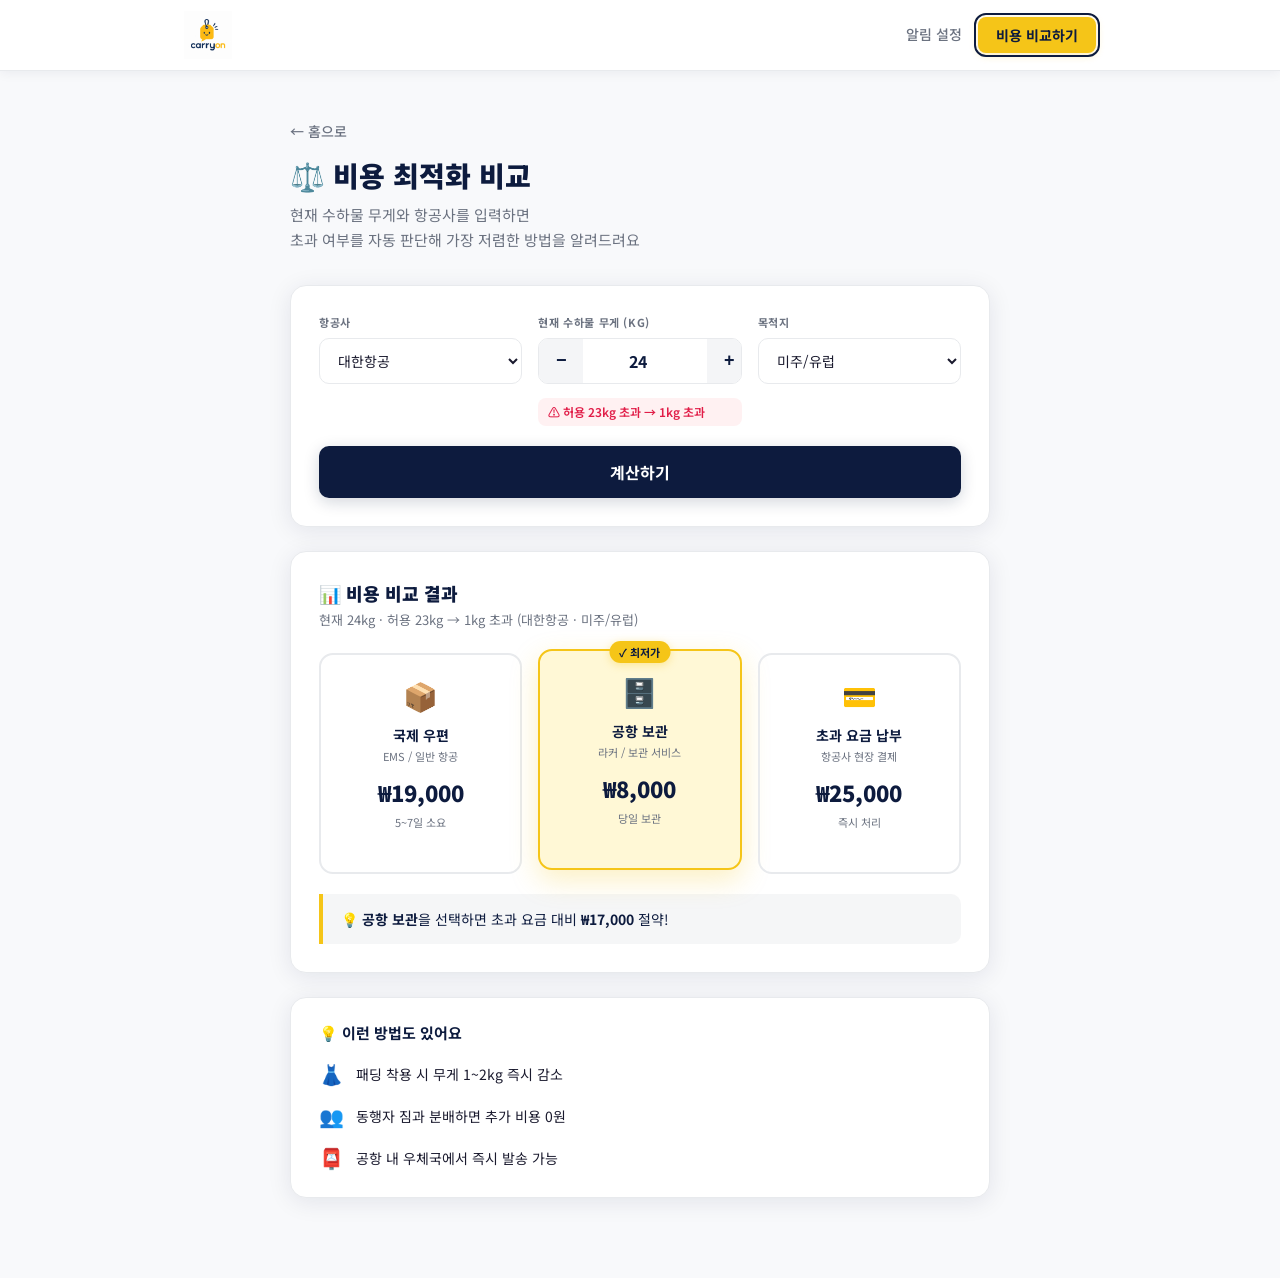
==== cost.html @ cc9c38aa "first commit" ====
<!DOCTYPE html>
<html lang="ko">
<head>
<meta charset="UTF-8">
<meta name="viewport" content="width=device-width, initial-scale=1.0">
<title>비용 최적화 비교 — CarryOn</title>
<link rel="stylesheet" href="style.css">
</head>
<body>

<nav class="navbar">
  <div class="nav-inner">
    <a href="index.html" class="nav-logo">
      <img src="assets/logo.jpeg" alt="CarryOn">
    </a>
    <div class="nav-links">
      <a href="notification.html" class="nav-link">알림 설정</a>
      <a href="cost.html" class="nav-cta active">비용 비교하기</a>
    </div>
  </div>
</nav>

<main class="cost-main">
  <div class="cost-inner">

    <div class="page-header">
      <a href="index.html" class="back-link">← 홈으로</a>
      <h1>⚖️ 비용 최적화 비교</h1>
      <p>현재 수하물 무게와 항공사를 입력하면<br>초과 여부를 자동 판단해 가장 저렴한 방법을 알려드려요</p>
    </div>

    <div class="input-card">
      <div class="input-row">
        <div class="input-group">
          <label>항공사</label>
          <select id="airline" onchange="calculate()">
            <option value="korean">대한항공</option>
            <option value="asiana">아시아나항공</option>
            <option value="jeju">제주항공</option>
            <option value="jinair">진에어</option>
            <option value="tway">티웨이항공</option>
          </select>
        </div>
        <div class="input-group">
          <label>현재 수하물 무게 (kg)</label>
          <div class="number-input">
            <button onclick="changeWeight(-0.5)">−</button>
            <input type="number" id="currentweight" value="24" min="1" max="50" step="0.5" oninput="calculate()">
            <button onclick="changeWeight(0.5)">+</button>
          </div>
          <div class="weight-status" id="weight-status"></div>
        </div>
        <div class="input-group">
          <label>목적지</label>
          <select id="destination" onchange="calculate()">
            <option value="domestic">국내</option>
            <option value="asia">아시아</option>
            <option value="us" selected>미주/유럽</option>
          </select>
        </div>
      </div>
      <button class="calc-btn" onclick="calculate()">계산하기</button>
    </div>

    <div class="no-excess-banner" id="no-excess" style="display:none">
      <div class="neb-icon">✅</div>
      <div>
        <div class="neb-title">초과 없음!</div>
        <div class="neb-sub" id="neb-sub">현재 무게가 허용 범위 내에 있어요</div>
      </div>
    </div>

    <div class="result-section" id="result">
      <div class="result-title">📊 비용 비교 결과</div>
      <div class="result-subtitle" id="result-subtitle">2kg 초과 기준</div>
      <div class="options-grid">
        <div class="option-card" id="card-mail" onclick="showDetail('mail')">
          <div class="option-icon">📦</div>
          <div class="option-name">국제 우편</div>
          <div class="option-desc">EMS / 일반 항공</div>
          <div class="option-price" id="price-mail">₩18,000</div>
          <div class="option-note" id="note-mail">3~5일 소요</div>
          <div class="tap-hint">탭하여 자세히 보기</div>
          <div class="option-badge best" id="badge-mail" style="display:none">✓ 최저가</div>
        </div>
        <div class="option-card" id="card-storage" onclick="showDetail('storage')">
          <div class="option-icon">🗄️</div>
          <div class="option-name">공항 보관</div>
          <div class="option-desc">라커 / 보관 서비스</div>
          <div class="option-price" id="price-storage">₩8,000</div>
          <div class="option-note" id="note-storage">당일 보관</div>
          <div class="tap-hint">탭하여 자세히 보기</div>
          <div class="option-badge best" id="badge-storage" style="display:none">✓ 최저가</div>
        </div>
        <div class="option-card" id="card-fee" onclick="showDetail('fee')">
          <div class="option-icon">💳</div>
          <div class="option-name">초과 요금 납부</div>
          <div class="option-desc">항공사 현장 결제</div>
          <div class="option-price" id="price-fee">₩50,000</div>
          <div class="option-note" id="note-fee">즉시 처리</div>
          <div class="tap-hint">탭하여 자세히 보기</div>
          <div class="option-badge best" id="badge-fee" style="display:none">✓ 최저가</div>
        </div>
      </div>
      <div class="save-banner" id="save-banner">
        💡 <strong id="save-text">국제 우편</strong>을 선택하면 초과 요금 대비 <strong id="save-amount">₩32,000</strong> 절약!
      </div>
    </div>

    <div class="tip-card">
      <div class="tip-title">💡 이런 방법도 있어요</div>
      <div class="tip-list">
        <div class="tip-item"><span class="tip-icon">👗</span><span>패딩 착용 시 무게 1~2kg 즉시 감소</span></div>
        <div class="tip-item"><span class="tip-icon">👥</span><span>동행자 짐과 분배하면 추가 비용 0원</span></div>
        <div class="tip-item"><span class="tip-icon">📮</span><span>공항 내 우체국에서 즉시 발송 가능</span></div>
      </div>
    </div>

  </div>
</main>

<!-- Detail bottom-sheet modal -->
<div class="detail-overlay" id="detail-overlay" onclick="closeDetail()">
  <div class="detail-box" onclick="event.stopPropagation()">
    <div class="detail-drag-handle"></div>
    <div class="detail-box-header">
      <div class="detail-box-icon" id="d-icon"></div>
      <div>
        <div class="detail-box-title" id="d-title"></div>
        <div class="detail-box-sub"  id="d-sub"></div>
      </div>
      <button class="detail-close" onclick="closeDetail()">×</button>
    </div>
    <div id="d-body"></div>
  </div>
</div>

<script src="script.js"></script>
<script>
const airlineFees = {
  korean:  { asia: 20000, us: 25000, domestic: 5000 },
  asiana:  { asia: 18000, us: 23000, domestic: 5000 },
  jeju:    { asia: 15000, us: 20000, domestic: 4000 },
  jinair:  { asia: 14000, us: 19000, domestic: 4000 },
  tway:    { asia: 13000, us: 18000, domestic: 3500 },
};
const allowances = {
  korean:  { domestic: 20, asia: 23, us: 23 },
  asiana:  { domestic: 20, asia: 23, us: 23 },
  jeju:    { domestic: 15, asia: 15, us: 20 },
  jinair:  { domestic: 15, asia: 15, us: 20 },
  tway:    { domestic: 15, asia: 15, us: 20 },
};
const airlineNames = { korean:'대한항공', asiana:'아시아나항공', jeju:'제주항공', jinair:'진에어', tway:'티웨이항공' };
const destNames    = { domestic:'국내', asia:'아시아', us:'미주/유럽' };

function fmt(n) { return '₩' + n.toLocaleString(); }

function getExcess() {
  const airline   = document.getElementById('airline').value;
  const dest      = document.getElementById('destination').value;
  const currentKg = parseFloat(document.getElementById('currentweight').value) || 0;
  const limit     = allowances[airline][dest];
  const excess    = Math.round(Math.max(0, currentKg - limit) * 10) / 10;
  return { airline, dest, currentKg, limit, excess };
}

function changeWeight(delta) {
  const el = document.getElementById('currentweight');
  let v = parseFloat(el.value) + delta;
  if (v < 1)  v = 1;
  if (v > 50) v = 50;
  el.value = v;
  calculate();
}

function calculate() {
  const { airline, dest, currentKg, limit, excess } = getExcess();

  /* weight status chip */
  const statusEl = document.getElementById('weight-status');
  if (excess <= 0) {
    statusEl.textContent  = `✓ 허용 범위 내 (한도 ${limit}kg, 여유 ${Math.round((limit - currentKg)*10)/10}kg)`;
    statusEl.className    = 'weight-status ok';
  } else {
    statusEl.textContent  = `⚠️ 허용 ${limit}kg 초과 → ${excess}kg 초과`;
    statusEl.className    = 'weight-status over';
  }

  /* no-excess vs result 토글 */
  const noExcessEl = document.getElementById('no-excess');
  const resultEl   = document.getElementById('result');
  if (excess <= 0) {
    noExcessEl.style.display = 'flex';
    resultEl.style.display   = 'none';
    document.getElementById('neb-sub').textContent =
      `현재 ${currentKg}kg · ${airlineNames[airline]} ${destNames[dest]} 허용 ${limit}kg — 초과 없음!`;
    return;
  }
  noExcessEl.style.display = 'none';
  resultEl.style.display   = 'block';

  const kg = excess;
  const mailBase    = { domestic:3000, asia:8000, us:15000 };
  const mailKg      = { domestic:1000, asia:2500, us:4000 };
  const mailCost    = mailBase[dest] + mailKg[dest] * kg;
  const storageCost = dest==='domestic' ? 4000 : dest==='asia' ? 6000 : 8000;
  const feeCost     = airlineFees[airline][dest] * kg;

  document.getElementById('result-subtitle').textContent =
    `현재 ${currentKg}kg · 허용 ${limit}kg → ${kg}kg 초과 (${airlineNames[airline]} · ${destNames[dest]})`;
  document.getElementById('price-mail').textContent    = fmt(mailCost);
  document.getElementById('price-storage').textContent = fmt(storageCost);
  document.getElementById('price-fee').textContent     = fmt(feeCost);
  document.getElementById('note-mail').textContent     =
    dest==='domestic'?'1~2일 소요':dest==='asia'?'2~4일 소요':'5~7일 소요';

  ['mail','storage','fee'].forEach(k => {
    document.getElementById('badge-'+k).style.display = 'none';
    document.getElementById('card-'+k).classList.remove('winner');
  });

  const prices = { mail:mailCost, storage:storageCost, fee:feeCost };
  const minKey = Object.keys(prices).reduce((a,b) => prices[a]<prices[b]?a:b);
  document.getElementById('badge-'+minKey).style.display = 'block';
  document.getElementById('card-'+minKey).classList.add('winner');

  const saved   = feeCost - prices[minKey];
  const nameMap = { mail:'국제 우편', storage:'공항 보관', fee:'초과 요금 납부' };
  if (saved > 0 && minKey !== 'fee') {
    document.getElementById('save-text').textContent   = nameMap[minKey];
    document.getElementById('save-amount').textContent = fmt(saved);
    document.getElementById('save-banner').style.display = 'block';
  } else {
    document.getElementById('save-banner').style.display = 'none';
  }
}
calculate();

/* ── Detail modal ── */
const mailBaseMap = { domestic:3000, asia:8000, us:15000 };
const mailKgMap   = { domestic:1000, asia:2500, us:4000 };
const storageMap  = { domestic:4000, asia:6000, us:8000 };
const deliveryMap = { domestic:'1~2일', asia:'2~4일', us:'5~7일' };

function showDetail(type) {
  const { airline, dest, currentKg, limit, excess } = getExcess();
  const kg = excess || 0.5;

  const mailCost    = mailBaseMap[dest] + mailKgMap[dest] * kg;
  const storageCost = storageMap[dest];
  const feeCost     = airlineFees[airline][dest] * kg;

  const meta = {
    mail:    { icon:'📦', title:'국제 우편 (EMS)', sub:'공항 내 우체국에서 즉시 접수 가능' },
    storage: { icon:'🗄️', title:'공항 보관 서비스', sub:'라커 또는 수하물 보관 서비스 이용' },
    fee:     { icon:'💳', title:'초과 요금 납부', sub:'항공사 카운터 현장 결제' },
  };
  document.getElementById('d-icon').textContent  = meta[type].icon;
  document.getElementById('d-title').textContent = meta[type].title;
  document.getElementById('d-sub').textContent   = meta[type].sub;

  let body = '';

  if (type === 'mail') {
    body = `
      <div class="detail-section">
        <div class="detail-section-heading">💰 요금 계산 기준</div>
        <div class="detail-row">
          <span class="d-label">기본 요금 (${destNames[dest]} 노선)</span>
          <span class="d-value">${fmt(mailBaseMap[dest])}</span>
        </div>
        <div class="detail-row">
          <span class="d-label">초과 ${kg}kg × kg당 ${fmt(mailKgMap[dest])}</span>
          <span class="d-value">${fmt(mailKgMap[dest] * kg)}</span>
        </div>
        <div class="detail-row highlight">
          <span class="d-label">합계</span>
          <span class="d-value">${fmt(mailCost)}</span>
        </div>
      </div>
      <div class="detail-section">
        <div class="detail-section-heading">목적지별 기본 요금 / kg당 추가 요금</div>
        <table class="detail-table">
          <thead><tr><th>목적지</th><th>기본요금</th><th>kg당</th></tr></thead>
          <tbody>
            ${[['domestic','국내'],['asia','아시아'],['us','미주/유럽']].map(([k,n])=>`
              <tr class="${k===dest?'current':''}">
                <td>${n}${k===dest?' ✓':''}</td>
                <td>${fmt(mailBaseMap[k])}</td>
                <td>${fmt(mailKgMap[k])}</td>
              </tr>`).join('')}
          </tbody>
        </table>
      </div>
      <div class="detail-section">
        <div class="detail-section-heading">⏱️ 배송 소요 기간 &amp; 이용 방법</div>
        <ul class="detail-tips">
          <li>${destNames[dest]} 기준 약 ${deliveryMap[dest]} 소요 (EMS 기준)</li>
          <li>공항 내 우체국 또는 EMS 접수 창구 방문 후 즉시 발송</li>
          <li>박스는 공항 내 구매 가능 (약 ₩1,000~2,000)</li>
          <li>출발 2시간 전까지 접수 완료 필요</li>
          <li>귀중품·액체류·리튬 배터리는 포함 불가</li>
        </ul>
      </div>`;
  } else if (type === 'storage') {
    body = `
      <div class="detail-section">
        <div class="detail-section-heading">💰 요금 계산 기준</div>
        <div class="detail-row">
          <span class="d-label">무게와 무관한 정액 요금 (1일 기준)</span>
          <span class="d-value">-</span>
        </div>
        <div class="detail-row highlight">
          <span class="d-label">${destNames[dest]} 기준 보관 요금</span>
          <span class="d-value">${fmt(storageCost)}</span>
        </div>
      </div>
      <div class="detail-section">
        <div class="detail-section-heading">목적지별 1일 보관 요금</div>
        <table class="detail-table">
          <thead><tr><th>목적지</th><th>1일 요금</th></tr></thead>
          <tbody>
            ${[['domestic','국내'],['asia','아시아'],['us','미주/유럽']].map(([k,n])=>`
              <tr class="${k===dest?'current':''}">
                <td>${n}${k===dest?' ✓':''}</td>
                <td>${fmt(storageMap[k])}</td>
              </tr>`).join('')}
          </tbody>
        </table>
      </div>
      <div class="detail-section">
        <div class="detail-section-heading">📍 이용 방법 &amp; 추천 상황</div>
        <ul class="detail-tips">
          <li>인천공항 1층 · 3층 수하물 보관소 또는 셀프 라커 이용</li>
          <li>귀국 후 찾아가거나 국내 택배 연계 배송 가능</li>
          <li>불필요한 짐을 맡기고 가볍게 여행하고 싶을 때 추천</li>
          <li>귀국 후 필요한 짐만 미리 국내에 보관할 때 유용</li>
        </ul>
      </div>`;
  } else {
    const feePerKg = airlineFees[airline][dest];
    body = `
      <div class="detail-section">
        <div class="detail-section-heading">💰 요금 계산 기준</div>
        <div class="detail-row">
          <span class="d-label">${airlineNames[airline]} · ${destNames[dest]} · kg당 요금</span>
          <span class="d-value">${fmt(feePerKg)}</span>
        </div>
        <div class="detail-row">
          <span class="d-label">초과 ${kg}kg × ${fmt(feePerKg)}</span>
          <span class="d-value">${fmt(feeCost)}</span>
        </div>
        <div class="detail-row highlight">
          <span class="d-label">현장 결제 합계</span>
          <span class="d-value">${fmt(feeCost)}</span>
        </div>
      </div>
      <div class="detail-section">
        <div class="detail-section-heading">항공사별 ${destNames[dest]} 노선 kg당 요금 비교</div>
        <table class="detail-table">
          <thead><tr><th>항공사</th><th>kg당</th><th>${kg}kg 초과 시</th></tr></thead>
          <tbody>
            ${Object.entries(airlineFees).map(([k,v])=>`
              <tr class="${k===airline?'current':''}">
                <td>${airlineNames[k]}${k===airline?' ✓':''}</td>
                <td>${fmt(v[dest])}</td>
                <td>${fmt(v[dest]*kg)}</td>
              </tr>`).join('')}
          </tbody>
        </table>
      </div>
      <div class="detail-section">
        <div class="detail-section-heading">💡 절약 팁</div>
        <ul class="detail-tips">
          <li>출발 전 항공사 앱에서 추가 수하물 사전 구매 시 20~40% 저렴</li>
          <li>왕복 구매 시 추가 할인 적용 가능한 경우 있음</li>
          <li>체크인 카운터 대신 웹/앱 체크인으로 미리 처리 가능</li>
        </ul>
      </div>`;
  }

  document.getElementById('d-body').innerHTML = body;
  document.getElementById('detail-overlay').classList.add('active');
  document.body.style.overflow = 'hidden';
}

function closeDetail() {
  document.getElementById('detail-overlay').classList.remove('active');
  document.body.style.overflow = '';
}

document.addEventListener('keydown', e => { if (e.key === 'Escape') closeDetail(); });
</script>
</body>
</html>
---- style.css ----
@import url('https://fonts.googleapis.com/css2?family=Noto+Sans+KR:wght@300;400;500;700;900&family=DM+Sans:wght@400;600;700&display=swap');

:root {
  --navy:         #0D1B3E;
  --yellow:       #F5C518;
  --yellow-light: #FFF8D6;
  --white:        #FFFFFF;
  --gray:         #F4F5F7;
  --gray2:        #E8EAED;
  --text:         #1A1A2E;
  --muted:        #6B7280;
  --radius:       16px;
  --shadow:       0 4px 24px rgba(13,27,62,0.09);
  --shadow-lg:    0 10px 40px rgba(13,27,62,0.16);
}

* { margin:0; padding:0; box-sizing:border-box; }
html { scroll-behavior: smooth; }

body {
  font-family: 'Noto Sans KR', 'DM Sans', sans-serif;
  background: #F8F9FB;
  color: var(--text);
}

/* ──────────────────────────────── NAVBAR */
.navbar {
  position: sticky; top: 0; z-index: 100;
  background: #ffffff;
  box-shadow: 0 1px 0 var(--gray2), 0 2px 12px rgba(13,27,62,0.07);
}
.nav-inner {
  max-width: 960px; margin: 0 auto;
  padding: 0 24px; height: 70px;
  display: flex; align-items: center; justify-content: space-between;
}

/* Logo — no wrapper needed on white bg */
.nav-logo {
  display: inline-flex; align-items: center;
  text-decoration: none;
  transition: opacity .2s;
}
.nav-logo:hover { opacity: 0.75; }
.nav-logo img {
  height: 48px; display: block; object-fit: contain;
}

.nav-links { display: flex; align-items: center; gap: 16px; }
.nav-link {
  color: var(--muted);
  text-decoration: none; font-size: 14px; font-weight: 500;
  padding: 4px 0; border-bottom: 2px solid transparent;
  transition: color .2s, border-color .2s;
}
.nav-link:hover  { color: var(--navy); border-bottom-color: rgba(13,27,62,0.2); }
.nav-link.active { color: var(--navy); border-bottom-color: var(--yellow); }
.nav-cta {
  background: var(--yellow); color: var(--navy);
  text-decoration: none; font-size: 14px; font-weight: 700;
  padding: 8px 18px; border-radius: 8px;
  box-shadow: 0 2px 8px rgba(245,197,24,0.32);
  transition: opacity .2s, transform .15s, box-shadow .15s;
}
.nav-cta:hover  { opacity: 0.9; transform: translateY(-1px); box-shadow: 0 5px 14px rgba(245,197,24,0.40); }
.nav-cta.active { outline: 2px solid var(--navy); outline-offset: 2px; }

/* ──────────────────────────────── HERO */
.hero {
  background: var(--navy);
  background-image:
    radial-gradient(ellipse at 15% 85%, rgba(245,197,24,0.07) 0%, transparent 55%),
    radial-gradient(ellipse at 85% 15%, rgba(255,255,255,0.03) 0%, transparent 50%);
  color: white;
  padding: 84px 24px 104px;
  display: flex; align-items: center; justify-content: center;
  gap: 64px; flex-wrap: wrap;
}
.hero-inner { max-width: 480px; }
.hero-badge {
  display: inline-flex; align-items: center; gap: 6px;
  background: rgba(245,197,24,0.11);
  border: 1px solid rgba(245,197,24,0.24);
  color: var(--yellow);
  font-size: 13px; font-weight: 600;
  padding: 6px 14px; border-radius: 20px;
  margin-bottom: 24px;
}
.hero-title {
  font-size: 42px; font-weight: 900;
  line-height: 1.2; margin-bottom: 18px;
  letter-spacing: -0.5px;
}
.hero-title .yellow { color: var(--yellow); }
.hero-sub {
  color: rgba(255,255,255,0.58);
  font-size: 16px; line-height: 1.78; margin-bottom: 36px;
}
.hero-btns { display: flex; gap: 12px; flex-wrap: wrap; }

.btn-primary {
  background: var(--yellow); color: var(--navy);
  padding: 14px 28px; border-radius: 10px;
  font-weight: 700; font-size: 15px;
  text-decoration: none; display: inline-block;
  box-shadow: 0 4px 16px rgba(245,197,24,0.30);
  transition: transform .15s, box-shadow .15s;
}
.btn-primary:hover  { transform: translateY(-2px); box-shadow: 0 8px 24px rgba(245,197,24,0.42); }
.btn-primary:active { transform: translateY(0); }
.btn-primary.large  { font-size: 17px; padding: 16px 36px; }

.btn-secondary {
  background: rgba(255,255,255,0.08); color: white;
  padding: 14px 28px; border-radius: 10px;
  font-weight: 600; font-size: 15px;
  text-decoration: none; display: inline-block;
  border: 1px solid rgba(255,255,255,0.18);
  transition: background .15s, border-color .15s;
}
.btn-secondary:hover { background: rgba(255,255,255,0.15); border-color: rgba(255,255,255,0.32); }

/* ──────────────────────────────── WEIGHT CARD */
.hero-visual { flex-shrink: 0; }
.weight-card {
  background: rgba(255,255,255,0.06);
  border: 1px solid rgba(255,255,255,0.10);
  border-radius: 20px; padding: 28px 36px; min-width: 240px;
}
.wc-label { color: rgba(255,255,255,0.48); font-size: 11px; font-weight: 700; letter-spacing: 0.8px; text-transform: uppercase; margin-bottom: 8px; }
.wc-number { font-size: 54px; font-weight: 900; color: white; line-height: 1; }
.wc-number span { font-size: 19px; font-weight: 400; margin-left: 6px; opacity: 0.65; }
.wc-bar-wrap {
  height: 6px; background: rgba(255,255,255,0.08);
  border-radius: 3px; margin: 20px 0 14px; overflow: hidden;
}
.wc-bar-fill { height: 100%; background: linear-gradient(90deg, var(--yellow), #f5a318); border-radius: 3px; }
.wc-over { color: var(--yellow); font-size: 13px; font-weight: 700; }

/* ──────────────────────────────── FEATURES */
.features { padding: 80px 24px 96px; }
.features-inner { max-width: 700px; margin: 0 auto; }
.section-title {
  font-size: 28px; font-weight: 900;
  color: var(--navy); margin-bottom: 8px; text-align: center;
}
.section-sub {
  font-size: 14px; color: var(--muted);
  text-align: center; margin-bottom: 36px; line-height: 1.6;
}

.feat-card {
  background: white; border-radius: var(--radius);
  box-shadow: var(--shadow); margin-bottom: 14px;
  overflow: hidden;
  border: 1.5px solid transparent;
  transition: box-shadow .25s, transform .2s, border-color .2s;
}
.feat-card:hover {
  box-shadow: var(--shadow-lg);
  transform: translateY(-2px);
  border-color: var(--gray2);
}

.feat-header {
  display: flex; align-items: center; gap: 16px;
  padding: 20px 24px; cursor: pointer; user-select: none;
  transition: background .2s;
}
.feat-icon {
  font-size: 22px;
  width: 44px; height: 44px;
  display: flex; align-items: center; justify-content: center;
  background: var(--gray); border-radius: 12px; flex-shrink: 0;
  transition: background .2s;
}
.feat-card:hover .feat-icon { background: var(--yellow-light); }
.feat-main { flex: 1; display: flex; align-items: center; justify-content: space-between; }
.feat-title { font-size: 16px; font-weight: 700; color: var(--navy); }
.feat-arrow { font-size: 18px; color: var(--muted); transition: transform .25s, color .2s; }
.feat-card.open .feat-arrow { transform: rotate(90deg); color: var(--navy); }
.feat-card.open .feat-header { background: var(--yellow-light); }
.feat-card:hover:not(.open) .feat-header { background: var(--gray); }

/* ── Hover + open both reveal body (smooth max-height) */
.feat-body {
  display: flex; flex-direction: column;
  padding: 0 24px 0 84px; gap: 10px;
  max-height: 0; overflow: hidden; opacity: 0;
  transition:
    max-height .35s cubic-bezier(0.4,0,0.2,1),
    opacity    .25s ease,
    padding    .25s ease;
}
.feat-card:hover .feat-body,
.feat-card.open  .feat-body {
  max-height: 400px;
  opacity: 1;
  padding: 0 24px 20px 84px;
}

.feat-sub {
  font-size: 14px; color: var(--text);
  padding: 9px 14px; background: var(--gray); border-radius: 8px;
  line-height: 1.5;
}
.feat-link {
  display: inline-flex; align-items: center; gap: 4px;
  margin-top: 4px;
  color: var(--navy); font-weight: 700; font-size: 14px;
  text-decoration: none; border-bottom: 2px solid var(--yellow);
  width: fit-content; padding-bottom: 2px;
  transition: color .15s;
}
.feat-link:hover { color: #2a3f7e; }

/* Navigation card — 비용 최적화 */
.feat-card.feat-nav .feat-arrow {
  color: var(--yellow); font-size: 20px; font-weight: 700;
}
.feat-card.feat-nav:hover { border-left: 3px solid var(--yellow); }
.feat-card.feat-nav .feat-header:active { background: var(--yellow-light); }

/* ──────────────────────────────── COST / NOTIFICATION PAGE */
.cost-main { padding: 48px 24px 80px; }
.cost-inner { max-width: 700px; margin: 0 auto; }
.page-header { margin-bottom: 32px; }
.back-link {
  color: var(--muted); text-decoration: none;
  font-size: 14px; font-weight: 500;
  display: inline-flex; align-items: center; gap: 4px;
  margin-bottom: 14px;
  transition: color .15s, transform .15s;
}
.back-link:hover { color: var(--navy); transform: translateX(-2px); }
.page-header h1 { font-size: 28px; font-weight: 900; color: var(--navy); margin-bottom: 8px; }
.page-header p  { color: var(--muted); font-size: 15px; line-height: 1.65; }

.input-card {
  background: white; border-radius: var(--radius);
  box-shadow: var(--shadow); padding: 28px; margin-bottom: 24px;
  border: 1.5px solid var(--gray2);
}
.input-row { display: flex; gap: 16px; flex-wrap: wrap; margin-bottom: 20px; }
.input-row.vertical { flex-direction: column; }
.input-group { flex: 1; min-width: 150px; display: flex; flex-direction: column; gap: 8px; }
.input-group.full { flex: none; width: 100%; }
.input-group label {
  font-size: 11px; font-weight: 700; color: var(--muted);
  letter-spacing: 0.6px; text-transform: uppercase;
}
.input-group select,
.input-group input[type="datetime-local"] {
  padding: 11px 14px; border: 1.5px solid var(--gray2);
  border-radius: 10px; font-size: 14px; font-family: inherit;
  color: var(--text); background: white; outline: none;
  transition: border-color .2s, box-shadow .2s;
}
.input-group select:focus,
.input-group input:focus {
  border-color: var(--navy);
  box-shadow: 0 0 0 3px rgba(13,27,62,0.06);
}

.number-input {
  display: flex; align-items: center;
  border: 1.5px solid var(--gray2); border-radius: 10px; overflow: hidden;
  transition: border-color .2s, box-shadow .2s;
}
.number-input:focus-within {
  border-color: var(--navy);
  box-shadow: 0 0 0 3px rgba(13,27,62,0.06);
}
.number-input button {
  width: 44px; height: 44px; background: var(--gray);
  border: none; font-size: 18px; cursor: pointer;
  color: var(--navy); font-weight: 700; flex-shrink: 0;
  transition: background .15s;
}
.number-input button:hover  { background: var(--gray2); }
.number-input button:active { background: var(--yellow-light); }
.number-input input {
  flex: 1; text-align: center; border: none; outline: none;
  font-size: 16px; font-weight: 700; color: var(--navy);
  font-family: inherit; padding: 0;
}

.calc-btn {
  width: 100%; background: var(--navy); color: white;
  border: none; border-radius: 10px; padding: 14px;
  font-size: 16px; font-weight: 700; cursor: pointer;
  font-family: inherit;
  box-shadow: 0 4px 16px rgba(13,27,62,0.18);
  transition: opacity .15s, transform .15s, box-shadow .15s;
}
.calc-btn:hover  { opacity: 0.9; transform: translateY(-1px); box-shadow: 0 6px 20px rgba(13,27,62,0.24); }
.calc-btn:active { transform: translateY(0); }

/* ──────────────────────────────── RESULT */
.result-section {
  background: white; border-radius: var(--radius);
  box-shadow: var(--shadow); padding: 28px; margin-bottom: 24px;
  border: 1.5px solid var(--gray2);
}
.result-title    { font-size: 18px; font-weight: 900; color: var(--navy); margin-bottom: 4px; }
.result-subtitle { font-size: 13px; color: var(--muted); margin-bottom: 24px; }
.options-grid    { display: grid; grid-template-columns: repeat(3,1fr); gap: 16px; margin-bottom: 20px; }

.option-card {
  border: 2px solid var(--gray2); border-radius: 14px;
  padding: 20px 16px; text-align: center; position: relative;
  transition: border-color .2s, transform .2s, box-shadow .2s;
}
.option-card:hover { box-shadow: var(--shadow); }
.option-card.winner {
  border-color: var(--yellow); background: var(--yellow-light);
  transform: translateY(-4px); box-shadow: 0 10px 28px rgba(245,197,24,0.26);
}
.option-icon  { font-size: 28px; margin-bottom: 10px; }
.option-name  { font-size: 14px; font-weight: 700; color: var(--navy); margin-bottom: 4px; }
.option-desc  { font-size: 11px; color: var(--muted); margin-bottom: 12px; line-height: 1.4; }
.option-price { font-size: 22px; font-weight: 900; color: var(--navy); margin-bottom: 6px; }
.option-note  { font-size: 11px; color: var(--muted); }
.option-badge {
  position: absolute; top: -10px; left: 50%; transform: translateX(-50%);
  background: var(--yellow); color: var(--navy);
  font-size: 11px; font-weight: 700;
  padding: 3px 10px; border-radius: 20px; white-space: nowrap;
  box-shadow: 0 2px 8px rgba(245,197,24,0.35);
}

.save-banner {
  background: rgba(13,27,62,0.04);
  border-left: 4px solid var(--yellow);
  padding: 14px 18px; border-radius: 0 10px 10px 0;
  font-size: 14px; color: var(--navy); line-height: 1.6;
}

/* ──────────────────────────────── TIP */
.tip-card {
  background: white; border-radius: var(--radius);
  box-shadow: var(--shadow); padding: 24px 28px;
  border: 1.5px solid var(--gray2);
}
.tip-title { font-size: 15px; font-weight: 700; color: var(--navy); margin-bottom: 16px; }
.tip-list  { display: flex; flex-direction: column; gap: 12px; }
.tip-item  { display: flex; align-items: center; gap: 12px; font-size: 14px; line-height: 1.5; }
.tip-icon  { font-size: 20px; flex-shrink: 0; }

/* ──────────────────────────────── ALERT TIMELINE */
.alert-timeline { display: flex; flex-direction: column; gap: 12px; }
.alert-item {
  display: flex; align-items: flex-start; gap: 16px;
  background: var(--gray); border-radius: 12px; padding: 16px 20px;
  border: 1.5px solid transparent;
  transition: border-color .2s, box-shadow .2s;
  animation: fadeIn .3s ease both;
}
.alert-item:hover { border-color: var(--gray2); box-shadow: var(--shadow); }
@keyframes fadeIn { from { opacity:0; transform:translateY(8px); } to { opacity:1; transform:none; } }
.alert-dot   { font-size: 24px; flex-shrink: 0; }
.alert-label { font-size: 13px; font-weight: 700; color: var(--navy); margin-bottom: 2px; }
.alert-desc  { font-size: 14px; color: var(--text); margin-bottom: 4px; }
.alert-time  { font-size: 12px; color: var(--muted); }

/* ──────────────────────────────── CTA */
.cta-section {
  background: var(--navy);
  background-image: radial-gradient(ellipse at 50% 110%, rgba(245,197,24,0.09) 0%, transparent 60%);
  padding: 80px 24px; text-align: center; color: white;
}
.cta-inner { max-width: 500px; margin: 0 auto; }
.cta-logo {
  display: inline-flex; align-items: center; justify-content: center;
  background: rgba(255,255,255,0.96);
  border-radius: 12px; padding: 8px 16px;
  margin-bottom: 28px;
  box-shadow: 0 2px 12px rgba(0,0,0,0.15);
}
.cta-logo img { height: 48px; display: block; object-fit: contain; }
.cta-section h2 { font-size: 28px; font-weight: 900; margin-bottom: 12px; }
.cta-section p  { color: rgba(255,255,255,0.58); font-size: 15px; margin-bottom: 32px; line-height: 1.65; }

/* ──────────────────────────────── DETAIL MODAL (bottom sheet) */
.detail-overlay {
  position: fixed; inset: 0; z-index: 200;
  background: rgba(13,27,62,0.52);
  backdrop-filter: blur(4px);
  display: flex; align-items: flex-end; justify-content: center;
  opacity: 0; pointer-events: none;
  transition: opacity .25s ease;
}
.detail-overlay.active {
  opacity: 1; pointer-events: auto;
}
.detail-box {
  background: white; border-radius: 24px 24px 0 0;
  width: 100%; max-width: 700px;
  max-height: 82vh; overflow-y: auto;
  padding: 0 32px 52px;
  transform: translateY(32px);
  transition: transform .32s cubic-bezier(0.4,0,0.2,1);
  scrollbar-width: thin;
}
.detail-overlay.active .detail-box { transform: translateY(0); }

.detail-drag-handle {
  width: 40px; height: 4px; background: var(--gray2);
  border-radius: 2px; margin: 14px auto 0;
}
.detail-box-header {
  display: flex; align-items: center; gap: 14px;
  padding: 24px 0 20px;
  border-bottom: 1.5px solid var(--gray2);
  margin-bottom: 24px;
  position: sticky; top: 0; background: white; z-index: 1;
}
.detail-box-icon {
  font-size: 28px;
  width: 52px; height: 52px;
  display: flex; align-items: center; justify-content: center;
  background: var(--yellow-light); border-radius: 14px; flex-shrink: 0;
}
.detail-box-title { font-size: 19px; font-weight: 900; color: var(--navy); }
.detail-box-sub   { font-size: 13px; color: var(--muted); margin-top: 3px; }
.detail-close {
  margin-left: auto; background: var(--gray); border: none;
  width: 36px; height: 36px; border-radius: 50%;
  font-size: 20px; line-height: 1; cursor: pointer;
  color: var(--muted); flex-shrink: 0;
  display: flex; align-items: center; justify-content: center;
  transition: background .15s, color .15s;
}
.detail-close:hover { background: var(--gray2); color: var(--navy); }

.detail-section { margin-bottom: 22px; }
.detail-section-heading {
  font-size: 11px; font-weight: 700; color: var(--muted);
  text-transform: uppercase; letter-spacing: 0.7px;
  margin-bottom: 10px;
}
.detail-row {
  display: flex; justify-content: space-between; align-items: center;
  padding: 10px 14px; border-radius: 10px; font-size: 14px;
  background: var(--gray); margin-bottom: 6px; gap: 8px;
}
.detail-row.highlight {
  background: var(--yellow-light);
  border: 1.5px solid rgba(245,197,24,0.35);
}
.detail-row .d-label { color: var(--muted); flex: 1; }
.detail-row .d-value { font-weight: 700; color: var(--navy); white-space: nowrap; }
.detail-row.highlight .d-value { font-size: 16px; }

.detail-table {
  width: 100%; border-collapse: collapse; font-size: 13px;
  border-radius: 10px; overflow: hidden;
}
.detail-table thead th {
  text-align: left; padding: 9px 12px;
  background: var(--gray2); color: var(--muted);
  font-weight: 700; font-size: 11px; letter-spacing: 0.4px;
  text-transform: uppercase;
}
.detail-table thead th:not(:first-child) { text-align: right; }
.detail-table tbody td { padding: 10px 12px; border-bottom: 1px solid var(--gray2); }
.detail-table tbody td:not(:first-child) { text-align: right; font-weight: 700; color: var(--navy); }
.detail-table tbody tr.current td { background: var(--yellow-light); }
.detail-table tbody tr.current td:first-child { font-weight: 700; }

.detail-tips { list-style: none; display: flex; flex-direction: column; gap: 8px; }
.detail-tips li {
  display: flex; align-items: flex-start; gap: 10px;
  font-size: 14px; line-height: 1.55;
  padding: 8px 12px; background: var(--gray); border-radius: 8px;
}
.detail-tips li::before {
  content: '✦'; color: var(--yellow); font-size: 10px;
  flex-shrink: 0; margin-top: 3px;
}

/* weight-status chip under the weight input */
.weight-status {
  font-size: 12px; font-weight: 600; margin-top: 6px;
  padding: 5px 10px; border-radius: 8px;
  transition: background .2s, color .2s;
  min-height: 28px;
}
.weight-status.ok   { background: #ECFDF5; color: #059669; }
.weight-status.over { background: #FFF1F2; color: #E11D48; }

/* no-excess success banner */
.no-excess-banner {
  display: flex; align-items: center; gap: 16px;
  background: #ECFDF5; border: 1.5px solid #6EE7B7;
  border-radius: var(--radius); padding: 20px 24px;
  margin-bottom: 24px;
}
.neb-icon  { font-size: 32px; }
.neb-title { font-size: 17px; font-weight: 900; color: #065F46; margin-bottom: 4px; }
.neb-sub   { font-size: 13px; color: #047857; }

.option-card { cursor: pointer; }
.option-card:hover { box-shadow: var(--shadow-lg); }
.option-card .tap-hint {
  font-size: 11px; color: var(--muted); margin-top: 6px;
  opacity: 0; transition: opacity .2s;
}
.option-card:hover .tap-hint { opacity: 1; }

/* ──────────────────────────────── RESPONSIVE */
@media (max-width: 600px) {
  .hero        { padding: 52px 20px 60px; gap: 36px; }
  .hero-title  { font-size: 32px; }
  .hero-visual { width: 100%; }
  .weight-card { padding: 20px; }
  .options-grid { grid-template-columns: 1fr; }
  .feat-body { padding: 0 16px 0 16px; }
  .feat-card:hover .feat-body,
  .feat-card.open  .feat-body { padding: 0 16px 16px 16px; }
}
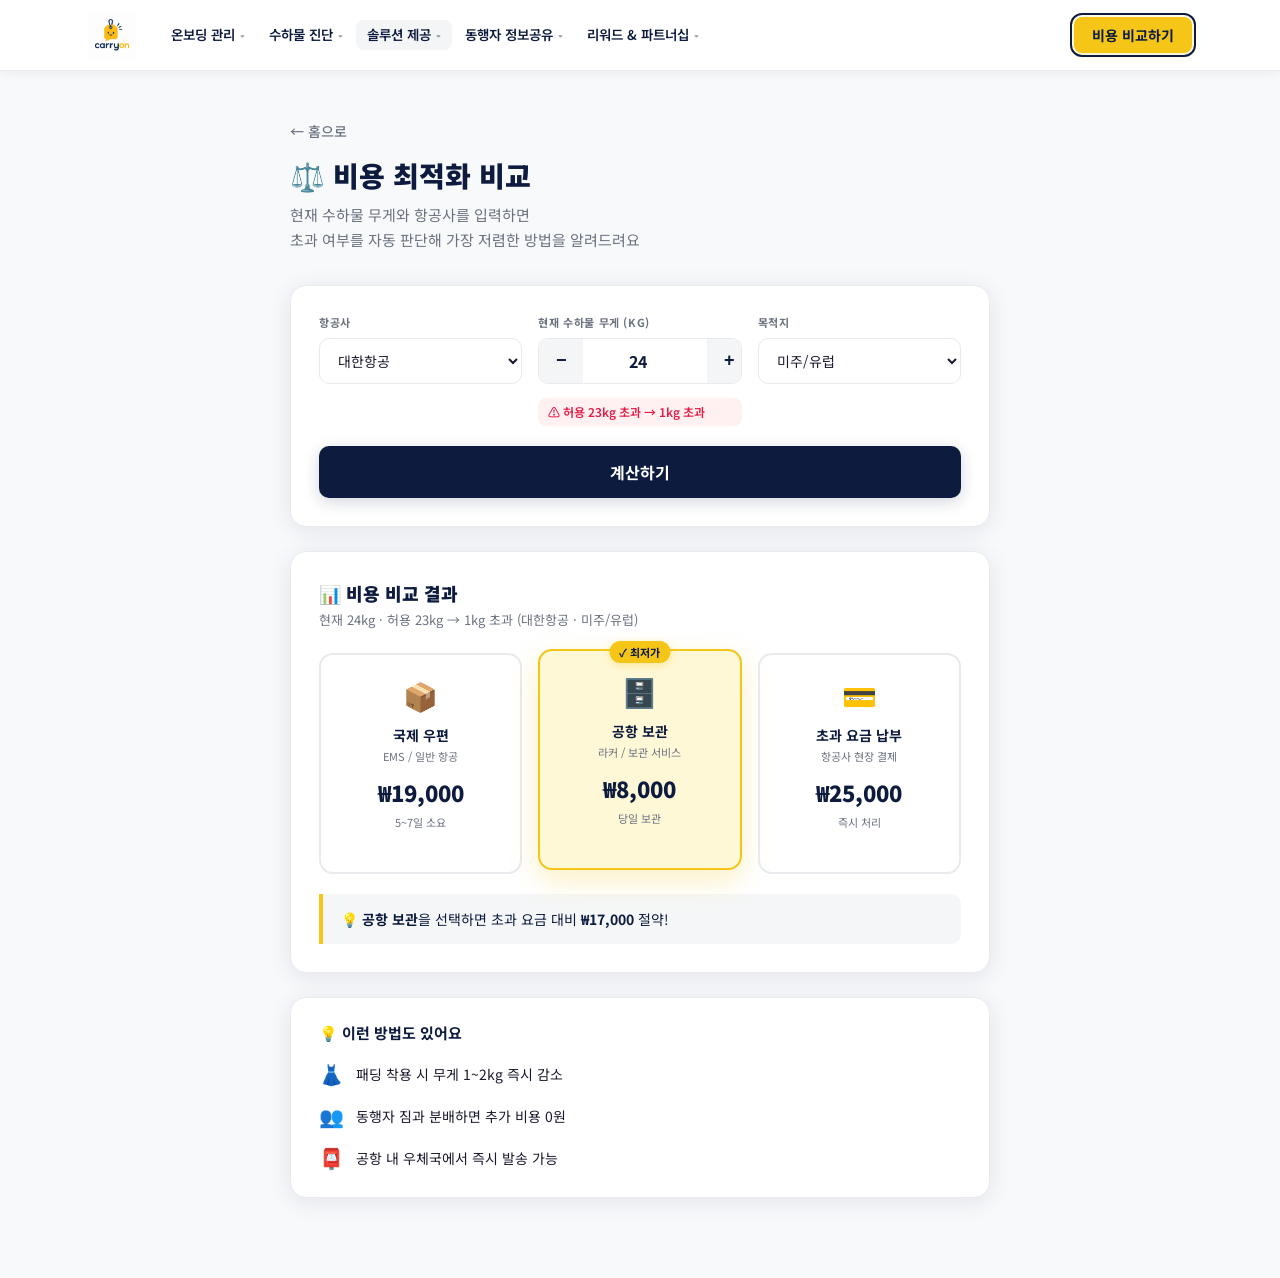
==== commit e634ef62: "update" ====
--- a/cost.html
+++ b/cost.html
@@ -13,10 +13,48 @@
     <a href="index.html" class="nav-logo">
       <img src="assets/logo.jpeg" alt="CarryOn">
     </a>
-    <div class="nav-links">
-      <a href="notification.html" class="nav-link">알림 설정</a>
-      <a href="cost.html" class="nav-cta active">비용 비교하기</a>
-    </div>
+    <ul class="nav-menu">
+      <li class="nav-item">
+        <button class="nav-item-btn">온보딩 관리 <span class="nav-chevron">▾</span></button>
+        <ul class="dropdown">
+          <li><a href="#">항공편 검색</a></li>
+          <li><a href="#">항공편 등록</a></li>
+          <li><a href="#">D-Day별 맞춤 가이드 카드</a></li>
+        </ul>
+      </li>
+      <li class="nav-item">
+        <button class="nav-item-btn">수하물 진단 <span class="nav-chevron">▾</span></button>
+        <ul class="dropdown">
+          <li><a href="#">사전 알림시스템 안내</a></li>
+          <li><a href="notification.html">알림시스템 예약</a></li>
+          <li><a href="#">무게 입력 및 분석</a></li>
+        </ul>
+      </li>
+      <li class="nav-item active">
+        <button class="nav-item-btn">솔루션 제공 <span class="nav-chevron">▾</span></button>
+        <ul class="dropdown">
+          <li><a href="#">배송신청 원클릭 해결</a></li>
+          <li><a href="cost.html" class="active">초과 요금 즉시 결제</a></li>
+        </ul>
+      </li>
+      <li class="nav-item">
+        <button class="nav-item-btn">동행자 정보공유 <span class="nav-chevron">▾</span></button>
+        <ul class="dropdown">
+          <li><a href="#">동행자 초대 관리</a></li>
+          <li><a href="#">그룹 생성</a></li>
+          <li><a href="#">일행 현황 공유</a></li>
+        </ul>
+      </li>
+      <li class="nav-item">
+        <button class="nav-item-btn">리워드 &amp; 파트너십 <span class="nav-chevron">▾</span></button>
+        <ul class="dropdown">
+          <li><a href="#">리워드 적립 시스템</a></li>
+          <li><a href="#">등급 구조</a></li>
+          <li><a href="#">항공사/배송사/면세점</a></li>
+        </ul>
+      </li>
+    </ul>
+    <a href="cost.html" class="nav-cta active">비용 비교하기</a>
   </div>
 </nav>
 
--- a/style.css
+++ b/style.css
@@ -30,35 +30,75 @@
   box-shadow: 0 1px 0 var(--gray2), 0 2px 12px rgba(13,27,62,0.07);
 }
 .nav-inner {
-  max-width: 960px; margin: 0 auto;
-  padding: 0 24px; height: 70px;
-  display: flex; align-items: center; justify-content: space-between;
-}
-
-/* Logo — no wrapper needed on white bg */
+  max-width: 1160px; margin: 0 auto;
+  padding: 0 28px; height: 70px;
+  display: flex; align-items: center; gap: 8px;
+}
+
 .nav-logo {
   display: inline-flex; align-items: center;
-  text-decoration: none;
+  text-decoration: none; flex-shrink: 0;
   transition: opacity .2s;
 }
 .nav-logo:hover { opacity: 0.75; }
-.nav-logo img {
-  height: 48px; display: block; object-fit: contain;
-}
-
-.nav-links { display: flex; align-items: center; gap: 16px; }
-.nav-link {
-  color: var(--muted);
-  text-decoration: none; font-size: 14px; font-weight: 500;
-  padding: 4px 0; border-bottom: 2px solid transparent;
-  transition: color .2s, border-color .2s;
-}
-.nav-link:hover  { color: var(--navy); border-bottom-color: rgba(13,27,62,0.2); }
-.nav-link.active { color: var(--navy); border-bottom-color: var(--yellow); }
+.nav-logo img   { height: 48px; display: block; object-fit: contain; }
+
+/* ── Horizontal dropdown menu */
+.nav-menu {
+  list-style: none; display: flex; align-items: center;
+  gap: 2px; flex: 1; margin: 0 16px;
+}
+.nav-item { position: relative; }
+.nav-item-btn {
+  background: none; border: none; cursor: pointer;
+  font-family: inherit; font-size: 13.5px; font-weight: 600;
+  color: var(--navy); padding: 8px 11px; border-radius: 8px;
+  display: flex; align-items: center; gap: 5px;
+  transition: background .15s; white-space: nowrap; line-height: 1;
+}
+.nav-item-btn:hover,
+.nav-item.active .nav-item-btn { background: var(--gray); }
+.nav-chevron {
+  font-size: 9px; opacity: 0.45; display: inline-block;
+  transition: transform .22s ease, opacity .2s;
+}
+.nav-item:hover .nav-chevron,
+.nav-item.open  .nav-chevron { transform: rotate(180deg); opacity: 1; }
+
+.dropdown {
+  position: absolute; top: calc(100% + 8px); left: 0;
+  background: white; border-radius: 12px;
+  box-shadow: 0 10px 36px rgba(13,27,62,0.14);
+  border: 1.5px solid var(--gray2);
+  list-style: none; padding: 6px;
+  min-width: 185px;
+  opacity: 0; visibility: hidden; pointer-events: none;
+  transform: translateY(-6px);
+  transition: opacity .2s ease, transform .2s ease, visibility 0s linear .2s;
+  z-index: 200;
+}
+.nav-item:hover .dropdown,
+.nav-item.open  .dropdown {
+  opacity: 1; visibility: visible; pointer-events: auto;
+  transform: translateY(0);
+  transition: opacity .2s ease, transform .2s ease, visibility 0s linear 0s;
+}
+.dropdown li a {
+  display: block; padding: 9px 14px; border-radius: 8px;
+  font-size: 13px; font-weight: 500; color: var(--text);
+  text-decoration: none; transition: background .15s, color .15s;
+  white-space: nowrap;
+}
+.dropdown li a:hover  { background: var(--gray); color: var(--navy); }
+.dropdown li a.active {
+  background: var(--yellow-light); color: var(--navy); font-weight: 700;
+}
+
+/* ── CTA button (right) */
 .nav-cta {
   background: var(--yellow); color: var(--navy);
   text-decoration: none; font-size: 14px; font-weight: 700;
-  padding: 8px 18px; border-radius: 8px;
+  padding: 8px 18px; border-radius: 8px; flex-shrink: 0;
   box-shadow: 0 2px 8px rgba(245,197,24,0.32);
   transition: opacity .2s, transform .15s, box-shadow .15s;
 }
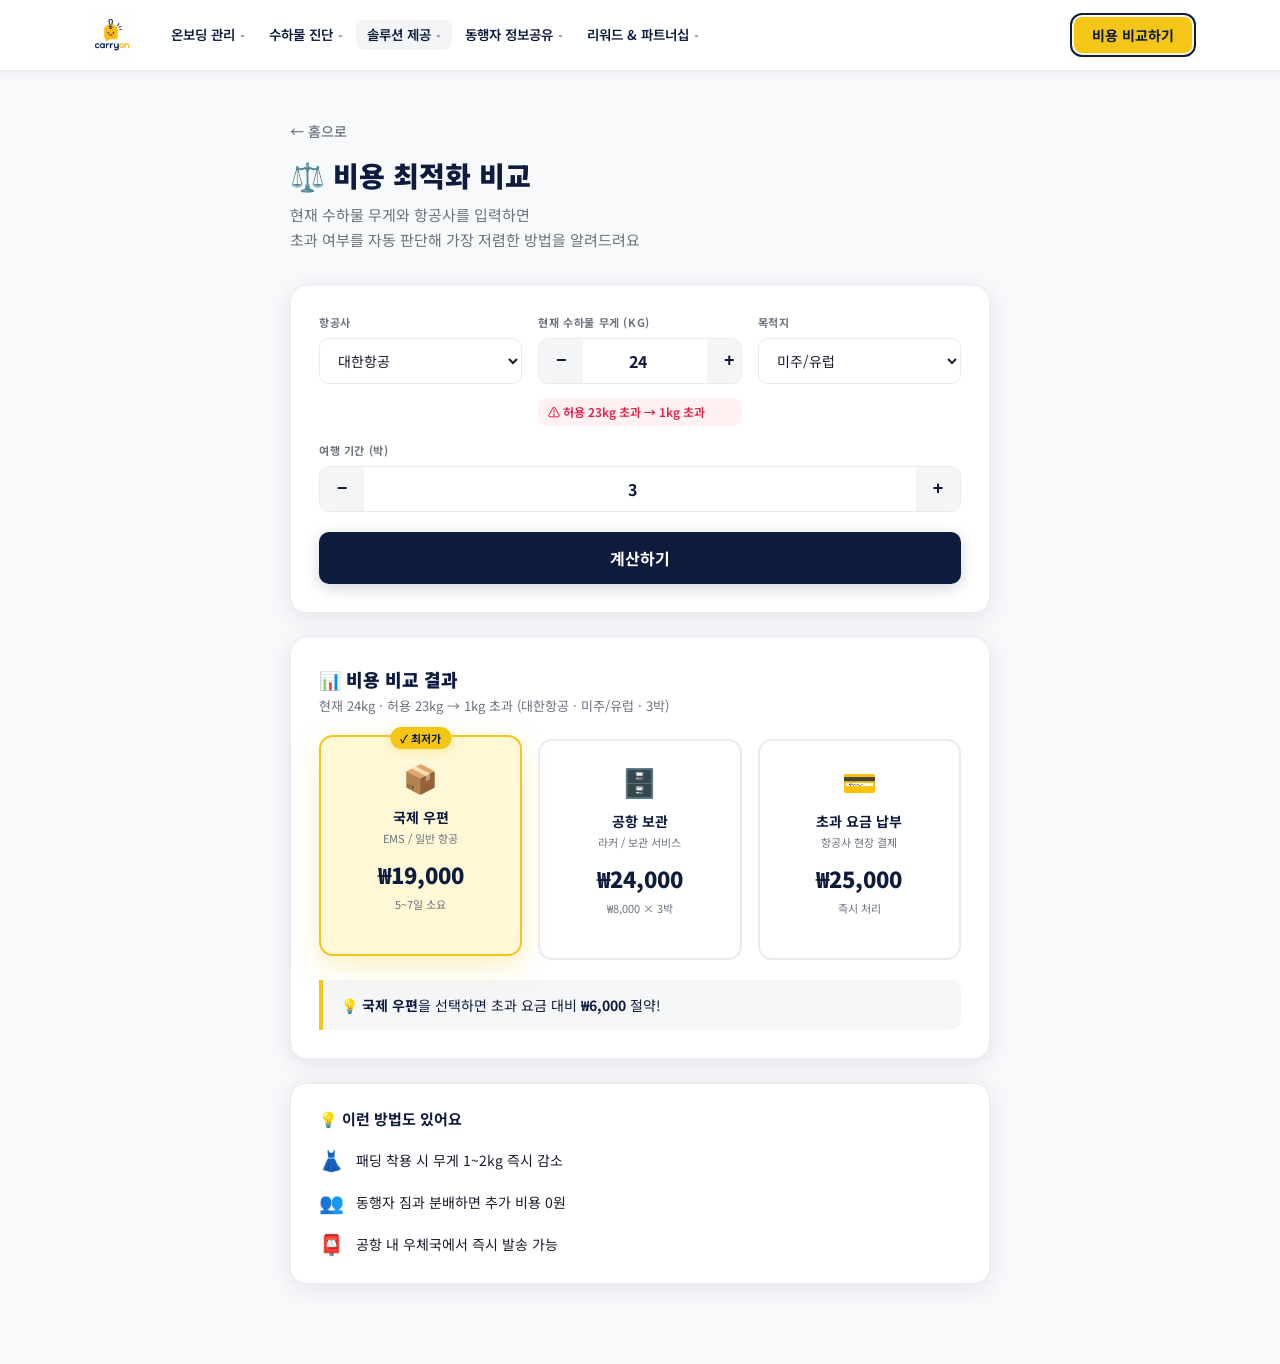
==== commit 634391e1: "여행 기간(박) 입력 추가 - 공항 보관 비용 박수 반영" ====
--- a/cost.html
+++ b/cost.html
@@ -95,6 +95,14 @@
             <option value="asia">아시아</option>
             <option value="us" selected>미주/유럽</option>
           </select>
+        </div>
+        <div class="input-group">
+          <label>여행 기간 (박)</label>
+          <div class="number-input">
+            <button onclick="changeDays(-1)">−</button>
+            <input type="number" id="tripdays" value="3" min="1" max="30" step="1" oninput="calculate()">
+            <button onclick="changeDays(1)">+</button>
+          </div>
         </div>
       </div>
       <button class="calc-btn" onclick="calculate()">계산하기</button>
@@ -212,6 +220,15 @@
   calculate();
 }
 
+function changeDays(delta) {
+  const el = document.getElementById('tripdays');
+  let v = parseInt(el.value) + delta;
+  if (v < 1)  v = 1;
+  if (v > 30) v = 30;
+  el.value = v;
+  calculate();
+}
+
 function calculate() {
   const { airline, dest, currentKg, limit, excess } = getExcess();
 
@@ -238,20 +255,24 @@
   noExcessEl.style.display = 'none';
   resultEl.style.display   = 'block';
 
-  const kg = excess;
-  const mailBase    = { domestic:3000, asia:8000, us:15000 };
-  const mailKg      = { domestic:1000, asia:2500, us:4000 };
-  const mailCost    = mailBase[dest] + mailKg[dest] * kg;
-  const storageCost = dest==='domestic' ? 4000 : dest==='asia' ? 6000 : 8000;
-  const feeCost     = airlineFees[airline][dest] * kg;
+  const kg      = excess;
+  const nights  = parseInt(document.getElementById('tripdays').value) || 1;
+  const mailBase      = { domestic:3000, asia:8000, us:15000 };
+  const mailKg        = { domestic:1000, asia:2500, us:4000 };
+  const mailCost      = mailBase[dest] + mailKg[dest] * kg;
+  const storagePerDay = dest==='domestic' ? 4000 : dest==='asia' ? 6000 : 8000;
+  const storageCost   = storagePerDay * nights;
+  const feeCost       = airlineFees[airline][dest] * kg;
 
   document.getElementById('result-subtitle').textContent =
-    `현재 ${currentKg}kg · 허용 ${limit}kg → ${kg}kg 초과 (${airlineNames[airline]} · ${destNames[dest]})`;
+    `현재 ${currentKg}kg · 허용 ${limit}kg → ${kg}kg 초과 (${airlineNames[airline]} · ${destNames[dest]} · ${nights}박)`;
   document.getElementById('price-mail').textContent    = fmt(mailCost);
   document.getElementById('price-storage').textContent = fmt(storageCost);
   document.getElementById('price-fee').textContent     = fmt(feeCost);
   document.getElementById('note-mail').textContent     =
     dest==='domestic'?'1~2일 소요':dest==='asia'?'2~4일 소요':'5~7일 소요';
+  document.getElementById('note-storage').textContent  =
+    `${fmt(storagePerDay)} × ${nights}박`;
 
   ['mail','storage','fee'].forEach(k => {
     document.getElementById('badge-'+k).style.display = 'none';
@@ -283,11 +304,13 @@
 
 function showDetail(type) {
   const { airline, dest, currentKg, limit, excess } = getExcess();
-  const kg = excess || 0.5;
-
-  const mailCost    = mailBaseMap[dest] + mailKgMap[dest] * kg;
-  const storageCost = storageMap[dest];
-  const feeCost     = airlineFees[airline][dest] * kg;
+  const kg     = excess || 0.5;
+  const nights = parseInt(document.getElementById('tripdays').value) || 1;
+
+  const mailCost      = mailBaseMap[dest] + mailKgMap[dest] * kg;
+  const storagePerDay = storageMap[dest];
+  const storageCost   = storagePerDay * nights;
+  const feeCost       = airlineFees[airline][dest] * kg;
 
   const meta = {
     mail:    { icon:'📦', title:'국제 우편 (EMS)', sub:'공항 내 우체국에서 즉시 접수 가능' },
@@ -346,23 +369,28 @@
       <div class="detail-section">
         <div class="detail-section-heading">💰 요금 계산 기준</div>
         <div class="detail-row">
-          <span class="d-label">무게와 무관한 정액 요금 (1일 기준)</span>
-          <span class="d-value">-</span>
+          <span class="d-label">1일 보관 요금 (${destNames[dest]})</span>
+          <span class="d-value">${fmt(storagePerDay)}</span>
+        </div>
+        <div class="detail-row">
+          <span class="d-label">${fmt(storagePerDay)} × ${nights}박</span>
+          <span class="d-value">${fmt(storageCost)}</span>
         </div>
         <div class="detail-row highlight">
-          <span class="d-label">${destNames[dest]} 기준 보관 요금</span>
+          <span class="d-label">합계 (${nights}박 기준)</span>
           <span class="d-value">${fmt(storageCost)}</span>
         </div>
       </div>
       <div class="detail-section">
         <div class="detail-section-heading">목적지별 1일 보관 요금</div>
         <table class="detail-table">
-          <thead><tr><th>목적지</th><th>1일 요금</th></tr></thead>
+          <thead><tr><th>목적지</th><th>1일</th><th>${nights}박 합계</th></tr></thead>
           <tbody>
             ${[['domestic','국내'],['asia','아시아'],['us','미주/유럽']].map(([k,n])=>`
               <tr class="${k===dest?'current':''}">
                 <td>${n}${k===dest?' ✓':''}</td>
                 <td>${fmt(storageMap[k])}</td>
+                <td>${fmt(storageMap[k] * nights)}</td>
               </tr>`).join('')}
           </tbody>
         </table>
@@ -372,8 +400,8 @@
         <ul class="detail-tips">
           <li>인천공항 1층 · 3층 수하물 보관소 또는 셀프 라커 이용</li>
           <li>귀국 후 찾아가거나 국내 택배 연계 배송 가능</li>
+          <li>단기 여행(1~2박)에 비용 효율적, 장기일수록 우편 발송이 유리</li>
           <li>불필요한 짐을 맡기고 가볍게 여행하고 싶을 때 추천</li>
-          <li>귀국 후 필요한 짐만 미리 국내에 보관할 때 유용</li>
         </ul>
       </div>`;
   } else {
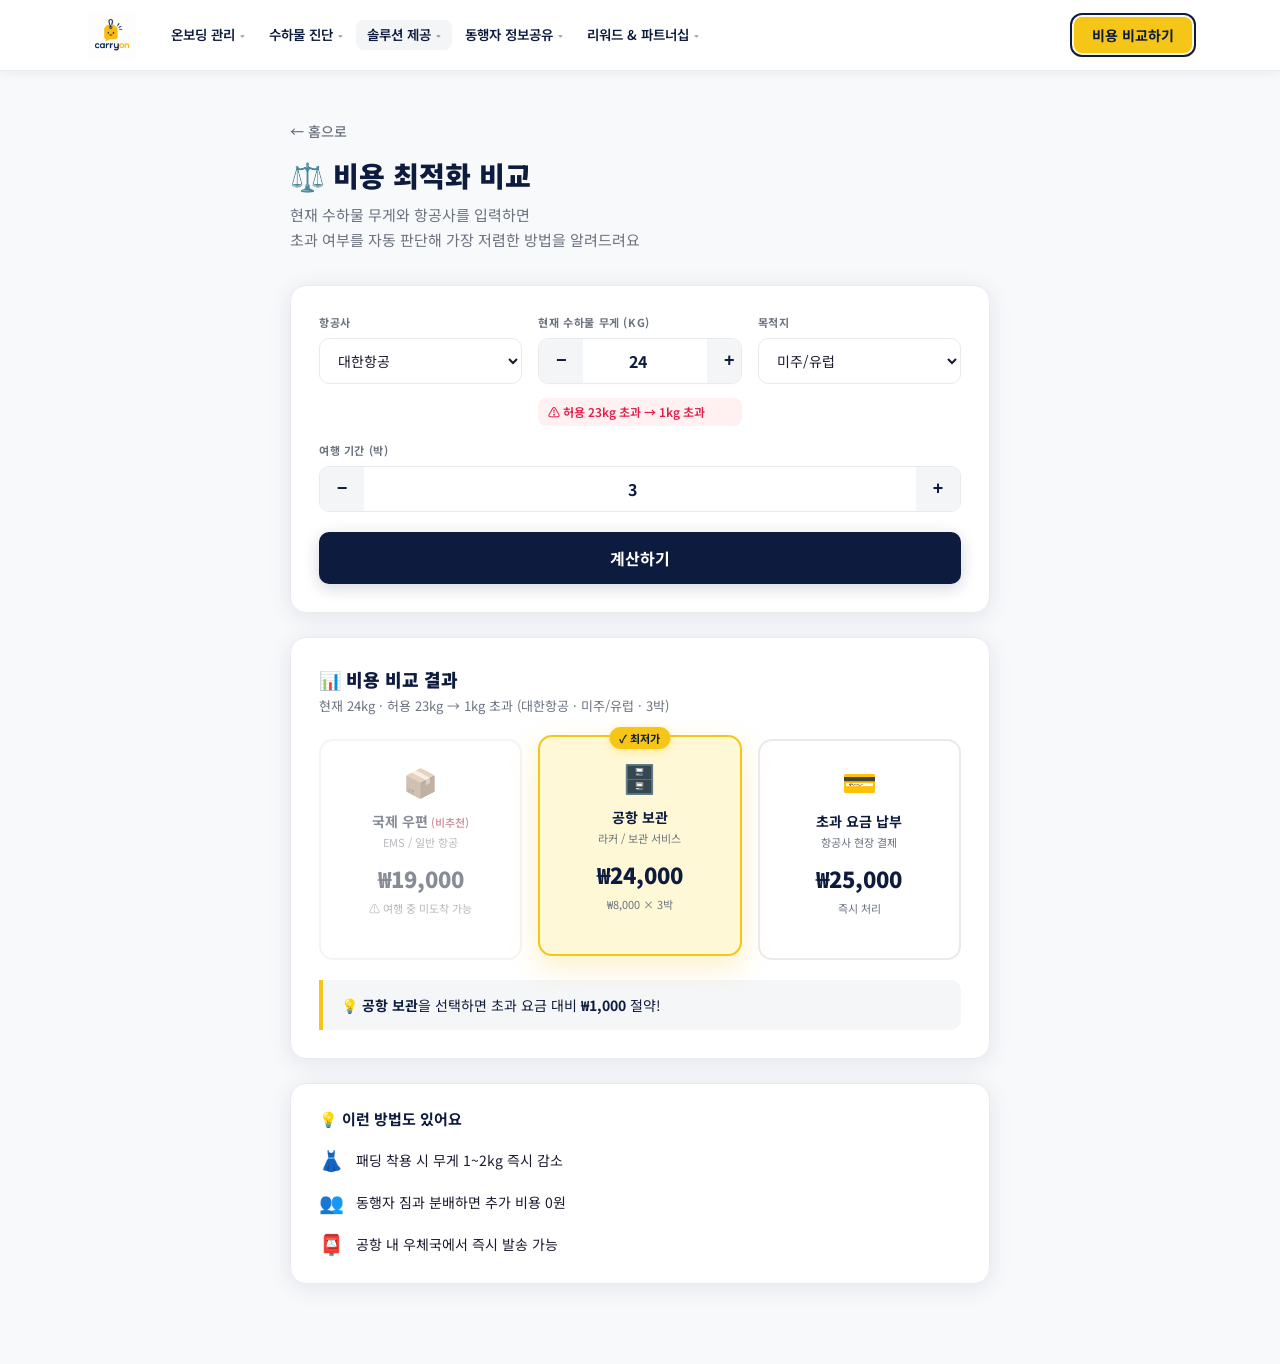
==== commit 12d5ed60: "여행 기간 5일 미만 시 국제우편 최적 선택 제외" ====
--- a/cost.html
+++ b/cost.html
@@ -269,10 +269,16 @@
   document.getElementById('price-mail').textContent    = fmt(mailCost);
   document.getElementById('price-storage').textContent = fmt(storageCost);
   document.getElementById('price-fee').textContent     = fmt(feeCost);
-  document.getElementById('note-mail').textContent     =
-    dest==='domestic'?'1~2일 소요':dest==='asia'?'2~4일 소요':'5~7일 소요';
-  document.getElementById('note-storage').textContent  =
+  const mailTooSlow = nights < 5;
+  document.getElementById('note-mail').textContent =
+    mailTooSlow
+      ? '⚠️ 여행 중 미도착 가능'
+      : dest==='domestic'?'1~2일 소요':dest==='asia'?'2~4일 소요':'5~7일 소요';
+  document.getElementById('note-storage').textContent =
     `${fmt(storagePerDay)} × ${nights}박`;
+
+  const mailCard = document.getElementById('card-mail');
+  mailTooSlow ? mailCard.classList.add('mail-unavailable') : mailCard.classList.remove('mail-unavailable');
 
   ['mail','storage','fee'].forEach(k => {
     document.getElementById('badge-'+k).style.display = 'none';
@@ -280,7 +286,8 @@
   });
 
   const prices = { mail:mailCost, storage:storageCost, fee:feeCost };
-  const minKey = Object.keys(prices).reduce((a,b) => prices[a]<prices[b]?a:b);
+  const eligible = mailTooSlow ? ['storage','fee'] : ['mail','storage','fee'];
+  const minKey = eligible.reduce((a,b) => prices[a]<prices[b]?a:b);
   document.getElementById('badge-'+minKey).style.display = 'block';
   document.getElementById('card-'+minKey).classList.add('winner');
 
--- a/style.css
+++ b/style.css
@@ -542,6 +542,17 @@
 
 .option-card { cursor: pointer; }
 .option-card:hover { box-shadow: var(--shadow-lg); }
+
+/* 여행 기간 5일 미만 — 국제 우편 비추천 처리 */
+.option-card.mail-unavailable {
+  opacity: 0.5;
+  pointer-events: none;
+  filter: grayscale(40%);
+}
+.option-card.mail-unavailable .option-name::after {
+  content: ' (비추천)';
+  font-size: 11px; color: #E11D48; font-weight: 600;
+}
 .option-card .tap-hint {
   font-size: 11px; color: var(--muted); margin-top: 6px;
   opacity: 0; transition: opacity .2s;
